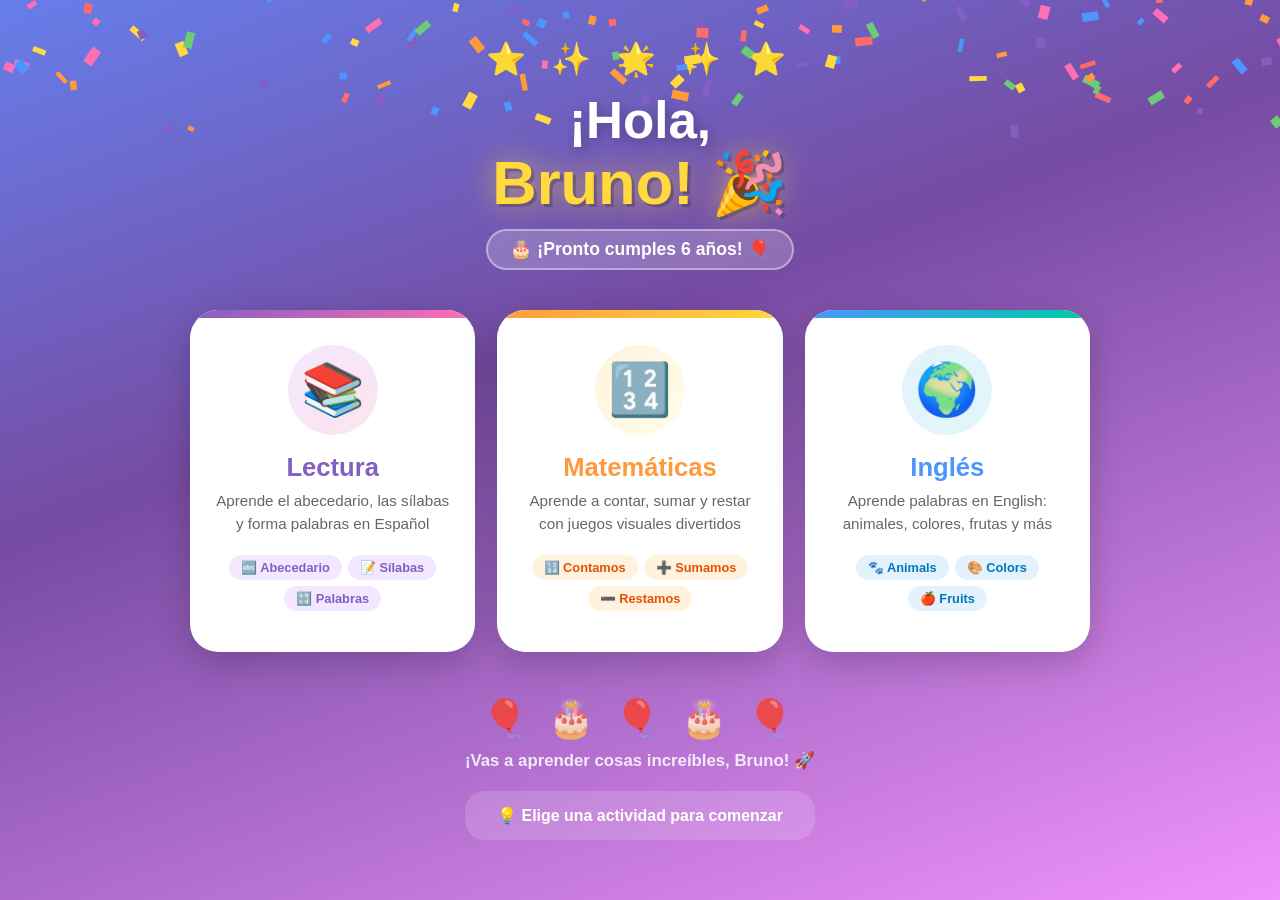
==== index.html @ 7208c061 "Add Bruno Aprende kids learning web app Interactive HTML/CSS/JS educational app for Bruno (turning 6" ====
<!DOCTYPE html>
<html lang="es">
<head>
  <meta charset="UTF-8">
  <meta name="viewport" content="width=device-width, initial-scale=1.0, maximum-scale=1.0">
  <title>Bruno Aprende 🌟</title>
  <link rel="stylesheet" href="styles.css">
  <style>
    body { background: linear-gradient(160deg, #667eea 0%, #764ba2 40%, #f093fb 100%); min-height: 100vh; }

    .home-wrapper {
      display: flex;
      flex-direction: column;
      align-items: center;
      padding: 40px 20px 60px;
      min-height: 100vh;
    }

    /* Header */
    .home-header { text-align: center; color: white; margin-bottom: 40px; animation: popIn 0.5s; }
    .deco-stars  { font-size: 2em; letter-spacing: 8px; margin-bottom: 15px; animation: float 3s infinite; display: block; }

    .home-header h1 {
      font-size: 3.2em;
      font-weight: 900;
      text-shadow: 3px 3px 12px rgba(0,0,0,0.25);
      line-height: 1.1;
    }

    .home-header h1 .name {
      display: block;
      font-size: 1.2em;
      color: #FFD93D;
      text-shadow: 3px 3px 0px rgba(0,0,0,0.2), 0 0 30px rgba(255,217,61,0.6);
    }

    .birthday-badge {
      display: inline-block;
      background: rgba(255,255,255,0.2);
      backdrop-filter: blur(10px);
      border: 2px solid rgba(255,255,255,0.4);
      color: white;
      border-radius: 50px;
      padding: 8px 22px;
      font-size: 1.1em;
      font-weight: 700;
      margin-top: 12px;
    }

    /* Activity Cards */
    .activity-cards {
      display: grid;
      grid-template-columns: repeat(auto-fit, minmax(260px, 1fr));
      gap: 22px;
      width: 100%;
      max-width: 900px;
    }

    .activity-card {
      background: white;
      border-radius: 28px;
      padding: 35px 25px;
      text-align: center;
      text-decoration: none;
      color: var(--text);
      box-shadow: 0 10px 35px rgba(0,0,0,0.2);
      transition: transform 0.25s, box-shadow 0.25s;
      display: block;
      position: relative;
      overflow: hidden;
      border-bottom: 6px solid transparent;
    }

    .activity-card::before {
      content: '';
      position: absolute;
      top: 0; left: 0; right: 0;
      height: 8px;
      background: var(--card-color);
    }

    .activity-card:hover {
      transform: translateY(-8px) scale(1.02);
      box-shadow: 0 18px 45px rgba(0,0,0,0.28);
    }

    .activity-card.reading   { --card-color: linear-gradient(135deg, #845EC2, #FF6FB4); }
    .activity-card.math      { --card-color: linear-gradient(135deg, #FF9A3C, #FFD93D); }
    .activity-card.english   { --card-color: linear-gradient(135deg, #4D96FF, #00C9A7); }

    .card-icon-wrap {
      width: 90px; height: 90px;
      border-radius: 50%;
      margin: 0 auto 18px;
      display: flex;
      align-items: center;
      justify-content: center;
      font-size: 3.2em;
    }

    .reading .card-icon-wrap  { background: linear-gradient(135deg, #f3e8ff, #fce4ec); }
    .math    .card-icon-wrap  { background: linear-gradient(135deg, #fff3e0, #fffde7); }
    .english .card-icon-wrap  { background: linear-gradient(135deg, #e3f2fd, #e0f7fa); }

    .card-title {
      font-size: 1.6em;
      font-weight: 900;
      margin-bottom: 8px;
    }

    .reading .card-title  { color: #845EC2; }
    .math    .card-title  { color: #FF9A3C; }
    .english .card-title  { color: #4D96FF; }

    .card-desc {
      font-size: 0.95em;
      color: #666;
      line-height: 1.5;
      margin-bottom: 20px;
    }

    .card-chips {
      display: flex;
      flex-wrap: wrap;
      gap: 6px;
      justify-content: center;
    }

    .chip {
      background: #f5f5f5;
      border-radius: 20px;
      padding: 5px 12px;
      font-size: 0.8em;
      font-weight: 700;
      color: #555;
    }

    .reading .chip { background: #f3e8ff; color: #845EC2; }
    .math    .chip { background: #fff3e0; color: #e65100; }
    .english .chip { background: #e3f2fd; color: #0277bd; }

    /* Footer */
    .home-footer {
      text-align: center;
      color: rgba(255,255,255,0.85);
      margin-top: 45px;
      font-size: 1.05em;
      font-weight: 600;
    }

    .balloon-row {
      font-size: 2.2em;
      letter-spacing: 5px;
      margin-bottom: 10px;
      animation: float 2.5s infinite;
      display: block;
    }

    .progress-wrap {
      background: rgba(255,255,255,0.15);
      border-radius: 20px;
      padding: 15px 25px;
      margin-top: 20px;
      color: white;
      font-weight: 700;
      font-size: 0.95em;
    }
  </style>
</head>
<body>
  <canvas id="confetti-canvas"></canvas>

  <div class="home-wrapper">
    <div class="home-header">
      <span class="deco-stars">⭐ ✨ 🌟 ✨ ⭐</span>
      <h1>
        ¡Hola,
        <span class="name">Bruno! 🎉</span>
      </h1>
      <div class="birthday-badge">🎂 ¡Pronto cumples 6 años! 🎈</div>
    </div>

    <div class="activity-cards">
      <!-- Lectura -->
      <a href="lectura.html" class="activity-card reading">
        <div class="card-icon-wrap">📚</div>
        <div class="card-title">Lectura</div>
        <div class="card-desc">
          Aprende el abecedario, las sílabas<br>
          y forma palabras en Español
        </div>
        <div class="card-chips">
          <span class="chip">🔤 Abecedario</span>
          <span class="chip">📝 Sílabas</span>
          <span class="chip">🔡 Palabras</span>
        </div>
      </a>

      <!-- Matemáticas -->
      <a href="matematicas.html" class="activity-card math">
        <div class="card-icon-wrap">🔢</div>
        <div class="card-title">Matemáticas</div>
        <div class="card-desc">
          Aprende a contar, sumar y restar<br>
          con juegos visuales divertidos
        </div>
        <div class="card-chips">
          <span class="chip">🔢 Contamos</span>
          <span class="chip">➕ Sumamos</span>
          <span class="chip">➖ Restamos</span>
        </div>
      </a>

      <!-- Inglés -->
      <a href="ingles.html" class="activity-card english">
        <div class="card-icon-wrap">🌍</div>
        <div class="card-title">Inglés</div>
        <div class="card-desc">
          Aprende palabras en English:<br>
          animales, colores, frutas y más
        </div>
        <div class="card-chips">
          <span class="chip">🐾 Animals</span>
          <span class="chip">🎨 Colors</span>
          <span class="chip">🍎 Fruits</span>
        </div>
      </a>
    </div>

    <div class="home-footer">
      <span class="balloon-row">🎈 🎂 🎈 🎂 🎈</span>
      <p>¡Vas a aprender cosas increíbles, Bruno! 🚀</p>
      <div class="progress-wrap">
        💡 Elige una actividad para comenzar
      </div>
    </div>
  </div>

  <script src="utils.js"></script>
  <script>
    // Launch confetti on load for birthday fun!
    window.addEventListener('load', () => {
      setTimeout(() => launchConfetti(2500), 600);
    });
  </script>
</body>
</html>
---- styles.css ----
/* ===== BRUNO APRENDE - Estilos Compartidos ===== */

* {
  margin: 0;
  padding: 0;
  box-sizing: border-box;
}

:root {
  --red:    #FF6B6B;
  --orange: #FF9A3C;
  --yellow: #FFD93D;
  --green:  #6BCB77;
  --blue:   #4D96FF;
  --purple: #845EC2;
  --pink:   #FF6FB4;
  --teal:   #00C9A7;
  --bg:     #FFFBF0;
  --white:  #FFFFFF;
  --text:   #2D2D2D;
  --shadow: 0 6px 20px rgba(0,0,0,0.12);
  --radius: 24px;
}

body {
  font-family: 'Segoe UI', 'Trebuchet MS', 'Comic Sans MS', cursive, sans-serif;
  background: var(--bg);
  min-height: 100vh;
  color: var(--text);
  overflow-x: hidden;
}

/* ===== NAVBAR ===== */
.navbar {
  background: var(--white);
  padding: 12px 20px;
  display: flex;
  align-items: center;
  gap: 15px;
  box-shadow: 0 3px 12px rgba(0,0,0,0.1);
  position: sticky;
  top: 0;
  z-index: 200;
}

.navbar .logo {
  font-size: 1.4em;
  font-weight: 900;
  color: var(--purple);
  text-decoration: none;
  flex: 1;
}

.btn-home {
  background: linear-gradient(135deg, var(--purple), var(--pink));
  color: white;
  border: none;
  padding: 10px 20px;
  border-radius: 50px;
  cursor: pointer;
  font-size: 1em;
  font-weight: 700;
  text-decoration: none;
  display: inline-block;
  transition: transform 0.2s, box-shadow 0.2s;
  box-shadow: 0 4px 12px rgba(132,94,194,0.35);
}

.btn-home:hover {
  transform: scale(1.05);
  box-shadow: 0 6px 16px rgba(132,94,194,0.45);
}

/* ===== PAGE HEADER ===== */
.page-header {
  text-align: center;
  padding: 35px 20px 20px;
  background: linear-gradient(135deg, var(--c1, #845EC2), var(--c2, #FF6FB4));
  color: white;
  position: relative;
  overflow: hidden;
}

.page-header::before {
  content: '';
  position: absolute;
  width: 300px; height: 300px;
  background: rgba(255,255,255,0.08);
  border-radius: 50%;
  top: -100px; right: -80px;
}

.page-header .page-icon {
  font-size: 4em;
  display: block;
  margin-bottom: 10px;
  animation: bounce 1.5s infinite;
}

.page-header h1 {
  font-size: 2.2em;
  font-weight: 900;
  text-shadow: 2px 2px 8px rgba(0,0,0,0.2);
}

.page-header p {
  font-size: 1.1em;
  opacity: 0.9;
  margin-top: 5px;
}

/* ===== TABS ===== */
.tabs {
  display: flex;
  gap: 8px;
  padding: 15px 20px;
  overflow-x: auto;
  background: white;
  border-bottom: 3px solid #f0f0f0;
  scrollbar-width: none;
}

.tabs::-webkit-scrollbar { display: none; }

.tab-btn {
  background: #f5f5f5;
  border: 3px solid transparent;
  padding: 10px 20px;
  border-radius: 50px;
  cursor: pointer;
  font-size: 1em;
  font-weight: 700;
  white-space: nowrap;
  transition: all 0.2s;
  color: #666;
}

.tab-btn.active {
  background: var(--tab-color, var(--purple));
  color: white;
  border-color: transparent;
  box-shadow: 0 4px 12px rgba(0,0,0,0.2);
}

.tab-btn:hover:not(.active) {
  background: #e8e8e8;
  transform: translateY(-2px);
}

.tab-content { display: none; padding: 25px 20px; }
.tab-content.active { display: block; }

/* ===== CARDS ===== */
.card {
  background: white;
  border-radius: var(--radius);
  box-shadow: var(--shadow);
  padding: 25px;
  margin-bottom: 20px;
}

.card-grid {
  display: grid;
  grid-template-columns: repeat(auto-fill, minmax(130px, 1fr));
  gap: 15px;
  margin-top: 15px;
}

.item-card {
  background: white;
  border-radius: 20px;
  box-shadow: 0 4px 12px rgba(0,0,0,0.1);
  padding: 18px 12px;
  text-align: center;
  cursor: pointer;
  transition: transform 0.2s, box-shadow 0.2s;
  border: 3px solid transparent;
  user-select: none;
}

.item-card:hover, .item-card:active {
  transform: scale(1.07);
  box-shadow: 0 8px 20px rgba(0,0,0,0.18);
}

.item-card .emoji { font-size: 2.5em; display: block; margin-bottom: 8px; }
.item-card .label { font-size: 1em; font-weight: 800; color: var(--text); }
.item-card .sublabel { font-size: 0.8em; color: #888; margin-top: 3px; }

/* ===== SECTION TITLE ===== */
.section-title {
  font-size: 1.6em;
  font-weight: 900;
  color: var(--purple);
  margin-bottom: 15px;
  display: flex;
  align-items: center;
  gap: 10px;
}

/* ===== BUTTONS ===== */
.btn {
  display: inline-block;
  padding: 14px 30px;
  border-radius: 50px;
  border: none;
  cursor: pointer;
  font-size: 1.1em;
  font-weight: 800;
  transition: transform 0.15s, box-shadow 0.15s;
  user-select: none;
}

.btn:hover { transform: scale(1.05); }
.btn:active { transform: scale(0.97); }

.btn-primary {
  background: linear-gradient(135deg, var(--purple), var(--pink));
  color: white;
  box-shadow: 0 5px 15px rgba(132,94,194,0.4);
}

.btn-success {
  background: linear-gradient(135deg, var(--green), var(--teal));
  color: white;
  box-shadow: 0 5px 15px rgba(107,203,119,0.4);
}

.btn-orange {
  background: linear-gradient(135deg, var(--orange), var(--yellow));
  color: white;
  box-shadow: 0 5px 15px rgba(255,154,60,0.4);
}

.btn-large {
  font-size: 1.3em;
  padding: 18px 40px;
}

/* ===== QUIZ OPTIONS ===== */
.options-grid {
  display: grid;
  grid-template-columns: 1fr 1fr;
  gap: 12px;
  margin-top: 15px;
}

.option-btn {
  background: white;
  border: 4px solid #e0e0e0;
  border-radius: 20px;
  padding: 18px 12px;
  font-size: 1.2em;
  font-weight: 800;
  cursor: pointer;
  transition: all 0.2s;
  text-align: center;
  box-shadow: 0 3px 8px rgba(0,0,0,0.08);
}

.option-btn:hover {
  border-color: var(--blue);
  transform: scale(1.03);
  background: #f0f8ff;
}

.option-btn.correct {
  background: #e8f8e8;
  border-color: var(--green);
  animation: popCorrect 0.4s;
}

.option-btn.wrong {
  background: #ffe8e8;
  border-color: var(--red);
  animation: shake 0.4s;
}

/* ===== SCORE / PROGRESS ===== */
.score-bar {
  display: flex;
  align-items: center;
  gap: 10px;
  background: white;
  border-radius: 50px;
  padding: 10px 20px;
  box-shadow: 0 3px 10px rgba(0,0,0,0.1);
  margin-bottom: 20px;
  flex-wrap: wrap;
}

.stars-display { font-size: 1.5em; letter-spacing: 3px; }
.score-text { font-size: 1.1em; font-weight: 800; color: var(--purple); }

/* ===== FEEDBACK BANNER ===== */
.feedback {
  text-align: center;
  font-size: 1.4em;
  font-weight: 900;
  padding: 15px;
  border-radius: 20px;
  margin: 15px 0;
  display: none;
}
.feedback.show { display: block; animation: popIn 0.3s; }
.feedback.correct { background: #e8f8e8; color: #2e7d32; }
.feedback.wrong   { background: #ffe8e8; color: #c62828; }

/* ===== FLASHCARD ===== */
.flashcard-wrap {
  perspective: 1000px;
  width: 100%;
  max-width: 340px;
  height: 220px;
  margin: 0 auto 20px;
  cursor: pointer;
}

.flashcard {
  width: 100%; height: 100%;
  position: relative;
  transform-style: preserve-3d;
  transition: transform 0.55s;
}

.flashcard.flipped { transform: rotateY(180deg); }

.card-face {
  position: absolute;
  inset: 0;
  border-radius: 24px;
  backface-visibility: hidden;
  display: flex;
  flex-direction: column;
  align-items: center;
  justify-content: center;
  padding: 20px;
  box-shadow: 0 8px 25px rgba(0,0,0,0.15);
}

.card-front { background: linear-gradient(135deg, #667eea, #764ba2); color: white; }
.card-back  { background: linear-gradient(135deg, #f093fb, #f5576c); color: white; transform: rotateY(180deg); }

.card-face .big-emoji { font-size: 4em; }
.card-face .word-en   { font-size: 2em; font-weight: 900; margin-top: 10px; }
.card-face .word-es   { font-size: 1.4em; font-weight: 700; opacity: 0.9; }
.card-face .hint      { font-size: 0.85em; opacity: 0.7; margin-top: 8px; }

/* ===== CONFETTI CANVAS ===== */
#confetti-canvas {
  position: fixed;
  top: 0; left: 0;
  width: 100%; height: 100%;
  pointer-events: none;
  z-index: 9999;
}

/* ===== CELEBRATION MODAL ===== */
.modal-overlay {
  position: fixed;
  inset: 0;
  background: rgba(0,0,0,0.5);
  display: none;
  align-items: center;
  justify-content: center;
  z-index: 1000;
}
.modal-overlay.show { display: flex; }

.modal-box {
  background: white;
  border-radius: 30px;
  padding: 40px 30px;
  text-align: center;
  max-width: 350px;
  width: 90%;
  animation: popIn 0.4s;
}
.modal-box .big-emoji { font-size: 5em; }
.modal-box h2 { font-size: 1.8em; font-weight: 900; color: var(--purple); margin: 15px 0 8px; }
.modal-box p  { font-size: 1.1em; color: #555; margin-bottom: 20px; }

/* ===== MATH VISUAL ===== */
.math-visual {
  display: flex;
  align-items: center;
  justify-content: center;
  gap: 15px;
  font-size: 2em;
  flex-wrap: wrap;
  padding: 20px;
  background: #f9f9f9;
  border-radius: 20px;
  margin: 15px 0;
}

.math-group { display: flex; flex-wrap: wrap; gap: 6px; justify-content: center; }
.math-emoji { font-size: 1.4em; animation: popIn 0.3s; cursor: default; }
.math-op    { font-size: 2em; font-weight: 900; color: var(--orange); }
.math-eq    { font-size: 2em; font-weight: 900; color: var(--purple); }

/* ===== LETTER EXPLORER ===== */
.letter-grid {
  display: grid;
  grid-template-columns: repeat(auto-fill, minmax(80px, 1fr));
  gap: 10px;
  margin-top: 15px;
}

.letter-card {
  background: white;
  border-radius: 16px;
  box-shadow: 0 3px 10px rgba(0,0,0,0.1);
  padding: 14px 8px;
  text-align: center;
  cursor: pointer;
  transition: all 0.2s;
  border: 3px solid transparent;
}

.letter-card:hover { transform: scale(1.1); }
.letter-card .big-letter { font-size: 2em; font-weight: 900; }
.letter-card .small-ex   { font-size: 0.7em; color: #777; margin-top: 3px; }

.letter-detail {
  background: white;
  border-radius: 24px;
  padding: 25px;
  box-shadow: var(--shadow);
  text-align: center;
  margin-top: 20px;
  display: none;
  animation: popIn 0.35s;
}
.letter-detail.show { display: block; }
.letter-detail .ld-letter { font-size: 5em; font-weight: 900; line-height: 1; }
.letter-detail .ld-emoji  { font-size: 4em; margin: 10px 0; }
.letter-detail .ld-word   { font-size: 2em; font-weight: 800; color: var(--purple); }
.letter-detail .ld-ex     { font-size: 1.1em; color: #555; margin-top: 5px; }

/* ===== SYLLABLE BUILDER ===== */
.syl-section { margin-bottom: 30px; }
.syl-section h3 { font-size: 1.3em; font-weight: 800; color: var(--orange); margin-bottom: 12px; }
.syl-grid { display: flex; flex-wrap: wrap; gap: 10px; }

.syl-card {
  background: linear-gradient(135deg, var(--blue), var(--purple));
  color: white;
  border-radius: 16px;
  padding: 14px 18px;
  font-size: 1.5em;
  font-weight: 900;
  cursor: pointer;
  transition: transform 0.15s, box-shadow 0.15s;
  box-shadow: 0 4px 10px rgba(77,150,255,0.35);
  border: none;
}

.syl-card:hover { transform: scale(1.12); }

/* ===== WORD BUILDER GAME ===== */
.word-game {
  background: white;
  border-radius: 24px;
  padding: 25px;
  box-shadow: var(--shadow);
}

.word-display {
  display: flex;
  gap: 10px;
  justify-content: center;
  flex-wrap: wrap;
  min-height: 80px;
  align-items: center;
  background: #f9f9f9;
  border-radius: 16px;
  padding: 15px;
  margin: 15px 0;
  border: 3px dashed #ddd;
}

.letter-slot {
  width: 55px; height: 65px;
  background: white;
  border-radius: 12px;
  display: flex;
  align-items: center;
  justify-content: center;
  font-size: 2em;
  font-weight: 900;
  box-shadow: 0 3px 8px rgba(0,0,0,0.12);
  border: 3px solid #e0e0e0;
  cursor: pointer;
  transition: all 0.2s;
  color: var(--purple);
}

.letter-slot.filled { background: linear-gradient(135deg, #e8f0ff, #f0e8ff); border-color: var(--purple); }
.letter-slot:hover.filled { background: #ffe8e8; border-color: var(--red); }

.letter-buttons { display: flex; flex-wrap: wrap; gap: 8px; justify-content: center; margin-top: 10px; }

.letter-btn {
  width: 55px; height: 65px;
  background: linear-gradient(135deg, var(--yellow), var(--orange));
  border: none;
  border-radius: 12px;
  font-size: 2em;
  font-weight: 900;
  cursor: pointer;
  box-shadow: 0 3px 8px rgba(0,0,0,0.15);
  transition: all 0.15s;
  color: var(--text);
}

.letter-btn:hover:not(:disabled) { transform: scale(1.1) translateY(-3px); }
.letter-btn:disabled { opacity: 0.3; cursor: not-allowed; }

/* ===== ANIMATIONS ===== */
@keyframes bounce {
  0%, 100% { transform: translateY(0); }
  50%       { transform: translateY(-10px); }
}

@keyframes popIn {
  from { transform: scale(0.5); opacity: 0; }
  to   { transform: scale(1);   opacity: 1; }
}

@keyframes popCorrect {
  0%   { transform: scale(1); }
  50%  { transform: scale(1.15); }
  100% { transform: scale(1); }
}

@keyframes shake {
  0%,100% { transform: translateX(0); }
  20%      { transform: translateX(-8px); }
  40%      { transform: translateX(8px); }
  60%      { transform: translateX(-6px); }
  80%      { transform: translateX(6px); }
}

@keyframes starPop {
  from { transform: scale(0) rotate(-30deg); opacity: 0; }
  to   { transform: scale(1) rotate(0deg);  opacity: 1; }
}

@keyframes float {
  0%,100% { transform: translateY(0) rotate(0deg); }
  50%     { transform: translateY(-20px) rotate(180deg); }
}

/* ===== RESPONSIVE ===== */
@media (max-width: 480px) {
  .page-header h1 { font-size: 1.7em; }
  .card-grid { grid-template-columns: repeat(auto-fill, minmax(110px, 1fr)); }
  .letter-grid { grid-template-columns: repeat(auto-fill, minmax(65px, 1fr)); }
  .options-grid { grid-template-columns: 1fr; }
}
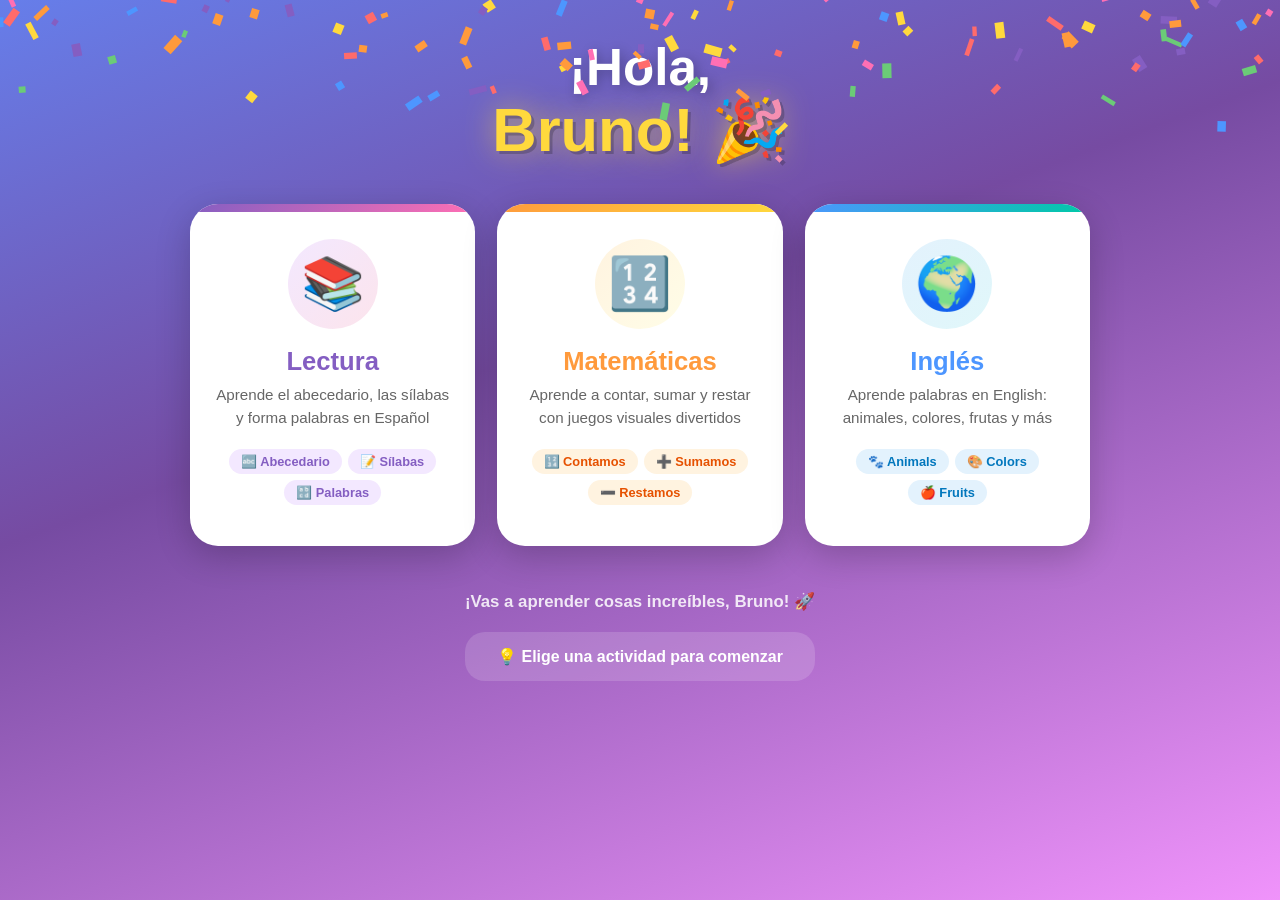
==== commit c2d731b3: "Remove animated decorations and birthday badge from home page - Remove floating deco-stars row at th" ====
--- a/index.html
+++ b/index.html
@@ -172,12 +172,10 @@
 
   <div class="home-wrapper">
     <div class="home-header">
-      <span class="deco-stars">⭐ ✨ 🌟 ✨ ⭐</span>
       <h1>
         ¡Hola,
         <span class="name">Bruno! 🎉</span>
       </h1>
-      <div class="birthday-badge">🎂 ¡Pronto cumples 6 años! 🎈</div>
     </div>
 
     <div class="activity-cards">
@@ -228,7 +226,6 @@
     </div>
 
     <div class="home-footer">
-      <span class="balloon-row">🎈 🎂 🎈 🎂 🎈</span>
       <p>¡Vas a aprender cosas increíbles, Bruno! 🚀</p>
       <div class="progress-wrap">
         💡 Elige una actividad para comenzar
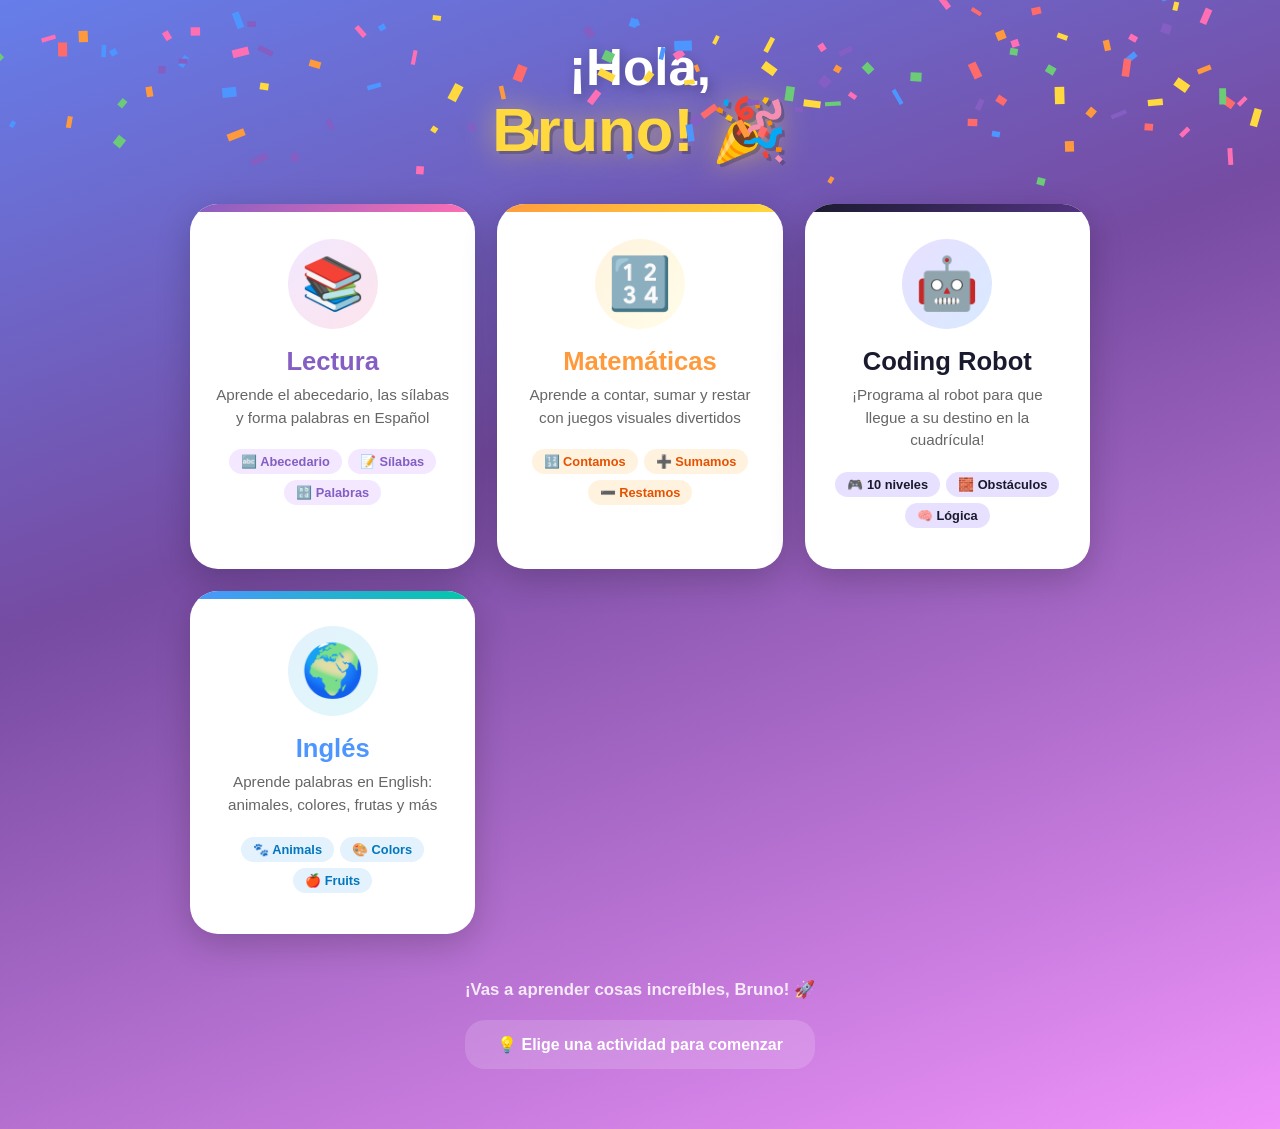
==== commit b11ec6d7: "Add Coding Robot game section coding-robot.html — full programming puzzle game: - 6×6 dark grid with" ====
--- a/index.html
+++ b/index.html
@@ -87,6 +87,7 @@
     .activity-card.reading   { --card-color: linear-gradient(135deg, #845EC2, #FF6FB4); }
     .activity-card.math      { --card-color: linear-gradient(135deg, #FF9A3C, #FFD93D); }
     .activity-card.english   { --card-color: linear-gradient(135deg, #4D96FF, #00C9A7); }
+    .activity-card.coding    { --card-color: linear-gradient(135deg, #1a1a2e, #533483); }
 
     .card-icon-wrap {
       width: 90px; height: 90px;
@@ -101,6 +102,7 @@
     .reading .card-icon-wrap  { background: linear-gradient(135deg, #f3e8ff, #fce4ec); }
     .math    .card-icon-wrap  { background: linear-gradient(135deg, #fff3e0, #fffde7); }
     .english .card-icon-wrap  { background: linear-gradient(135deg, #e3f2fd, #e0f7fa); }
+    .coding  .card-icon-wrap  { background: linear-gradient(135deg, #e8e0ff, #d8eaff); }
 
     .card-title {
       font-size: 1.6em;
@@ -111,6 +113,7 @@
     .reading .card-title  { color: #845EC2; }
     .math    .card-title  { color: #FF9A3C; }
     .english .card-title  { color: #4D96FF; }
+    .coding  .card-title  { color: #1a1a2e; }
 
     .card-desc {
       font-size: 0.95em;
@@ -136,6 +139,7 @@
     }
 
     .reading .chip { background: #f3e8ff; color: #845EC2; }
+    .coding  .chip { background: #e8e0ff; color: #1a1a2e; }
     .math    .chip { background: #fff3e0; color: #e65100; }
     .english .chip { background: #e3f2fd; color: #0277bd; }
 
@@ -206,6 +210,21 @@
           <span class="chip">🔢 Contamos</span>
           <span class="chip">➕ Sumamos</span>
           <span class="chip">➖ Restamos</span>
+        </div>
+      </a>
+
+      <!-- Robot Programador -->
+      <a href="coding-robot.html" class="activity-card coding">
+        <div class="card-icon-wrap">🤖</div>
+        <div class="card-title">Coding Robot</div>
+        <div class="card-desc">
+          ¡Programa al robot para que<br>
+          llegue a su destino en la cuadrícula!
+        </div>
+        <div class="card-chips">
+          <span class="chip">🎮 10 niveles</span>
+          <span class="chip">🧱 Obstáculos</span>
+          <span class="chip">🧠 Lógica</span>
         </div>
       </a>
 
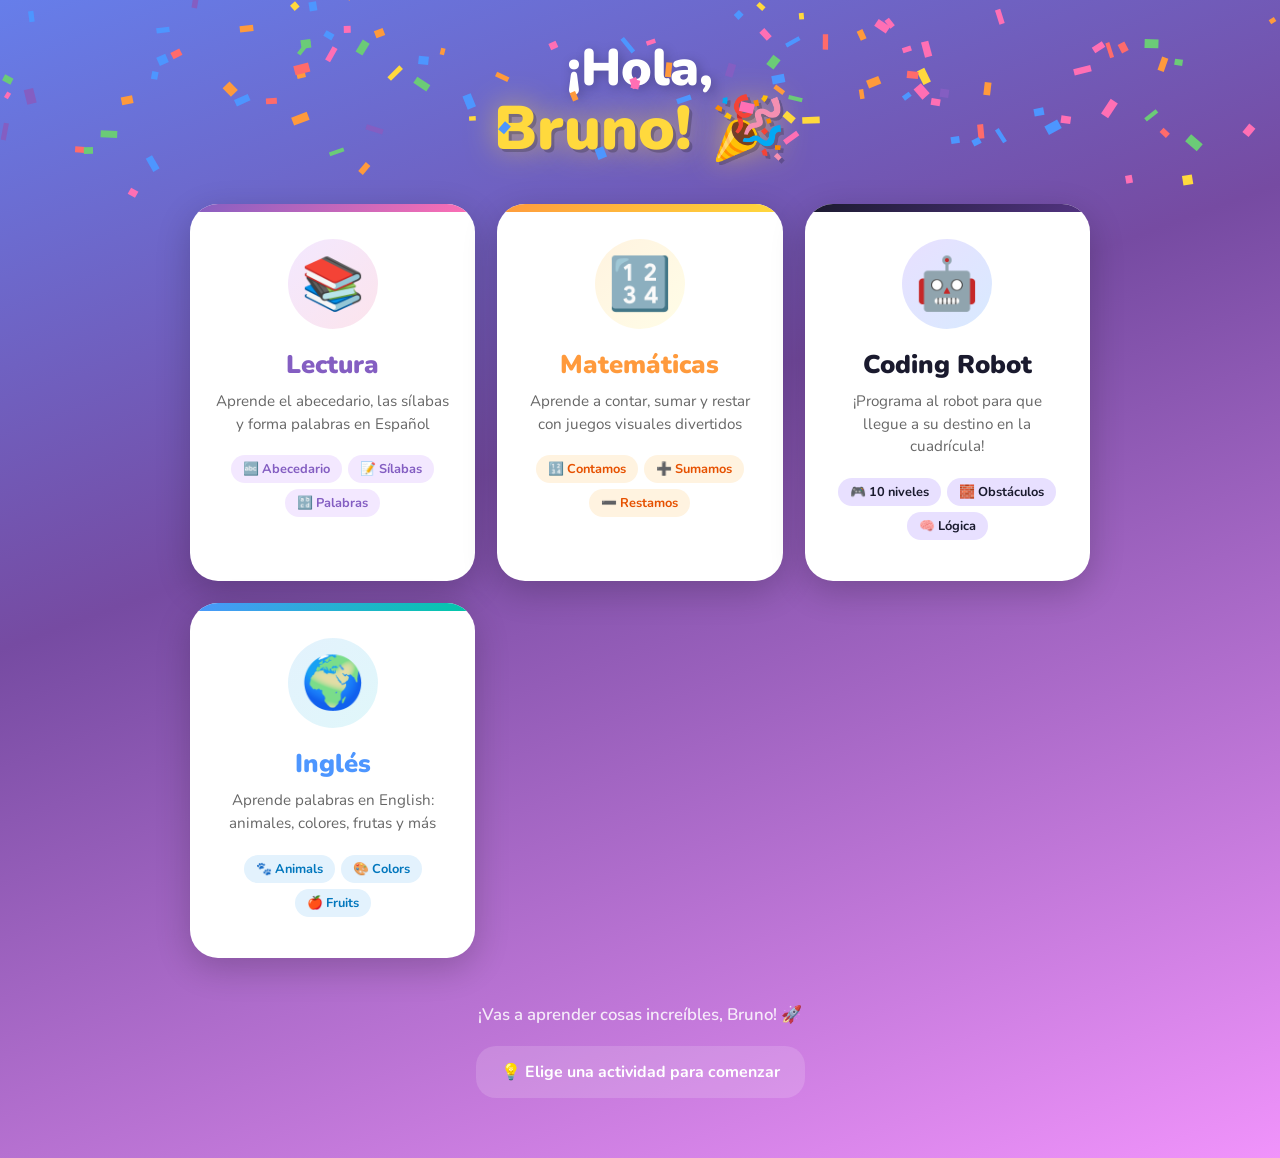
==== commit bb0d925f: "Add favicon, manifest and PWA home screen support - favicon.svg: robot face icon with purple gradien" ====
--- a/index.html
+++ b/index.html
@@ -4,6 +4,13 @@
   <meta charset="UTF-8">
   <meta name="viewport" content="width=device-width, initial-scale=1.0, maximum-scale=1.0">
   <title>Bruno Aprende 🌟</title>
+  <link rel="icon" href="favicon.svg" type="image/svg+xml">
+  <link rel="apple-touch-icon" href="favicon.svg">
+  <link rel="manifest" href="manifest.json">
+  <meta name="theme-color" content="#845EC2">
+  <meta name="apple-mobile-web-app-capable" content="yes">
+  <meta name="apple-mobile-web-app-status-bar-style" content="black-translucent">
+  <meta name="apple-mobile-web-app-title" content="Bruno Aprende">
   <link rel="stylesheet" href="styles.css">
   <style>
     body { background: linear-gradient(160deg, #667eea 0%, #764ba2 40%, #f093fb 100%); min-height: 100vh; }
--- a/styles.css
+++ b/styles.css
@@ -1,4 +1,5 @@
 /* ===== BRUNO APRENDE - Estilos Compartidos ===== */
+@import url('https://fonts.googleapis.com/css2?family=Nunito:wght@400;600;700;800;900&display=swap');
 
 * {
   margin: 0;
@@ -23,7 +24,7 @@
 }
 
 body {
-  font-family: 'Segoe UI', 'Trebuchet MS', 'Comic Sans MS', cursive, sans-serif;
+  font-family: 'Nunito', 'Segoe UI', Roboto, Arial, sans-serif;
   background: var(--bg);
   min-height: 100vh;
   color: var(--text);
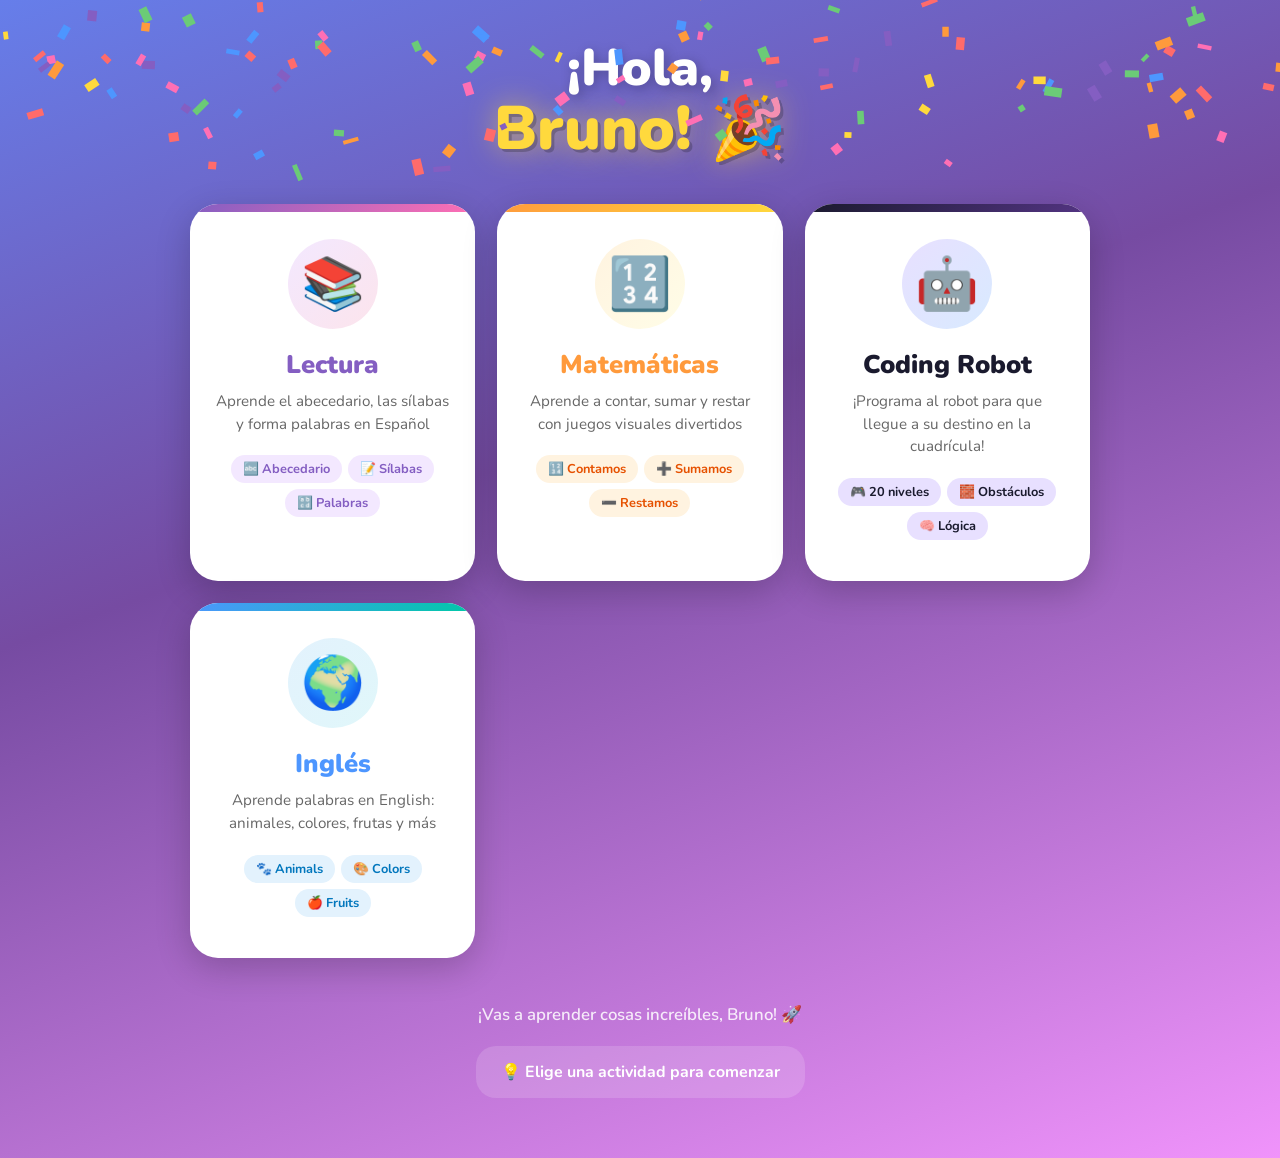
==== commit a9aaf7f7: "Update index to 20 niveles and add varied Bruno congratulation messages - index.html: chip '10 nivel" ====
--- a/index.html
+++ b/index.html
@@ -229,7 +229,7 @@
           llegue a su destino en la cuadrícula!
         </div>
         <div class="card-chips">
-          <span class="chip">🎮 10 niveles</span>
+          <span class="chip">🎮 20 niveles</span>
           <span class="chip">🧱 Obstáculos</span>
           <span class="chip">🧠 Lógica</span>
         </div>
